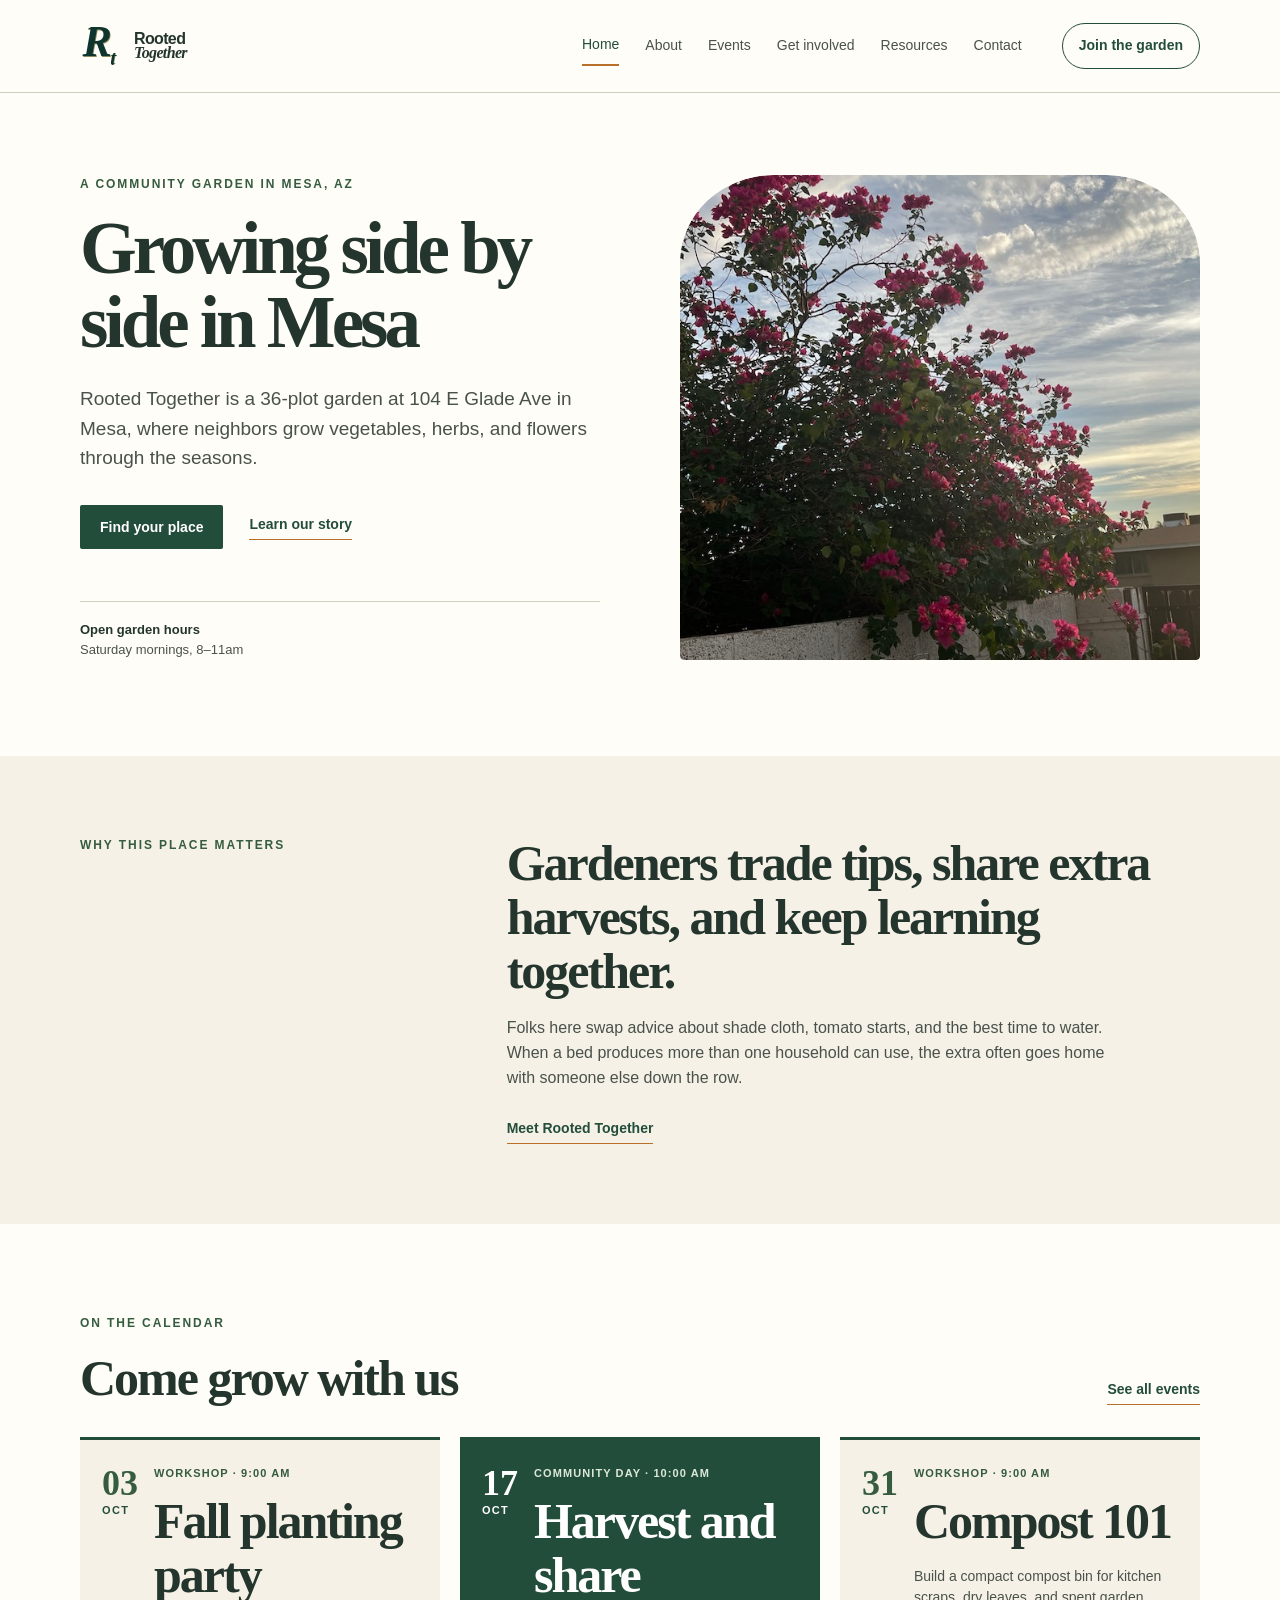
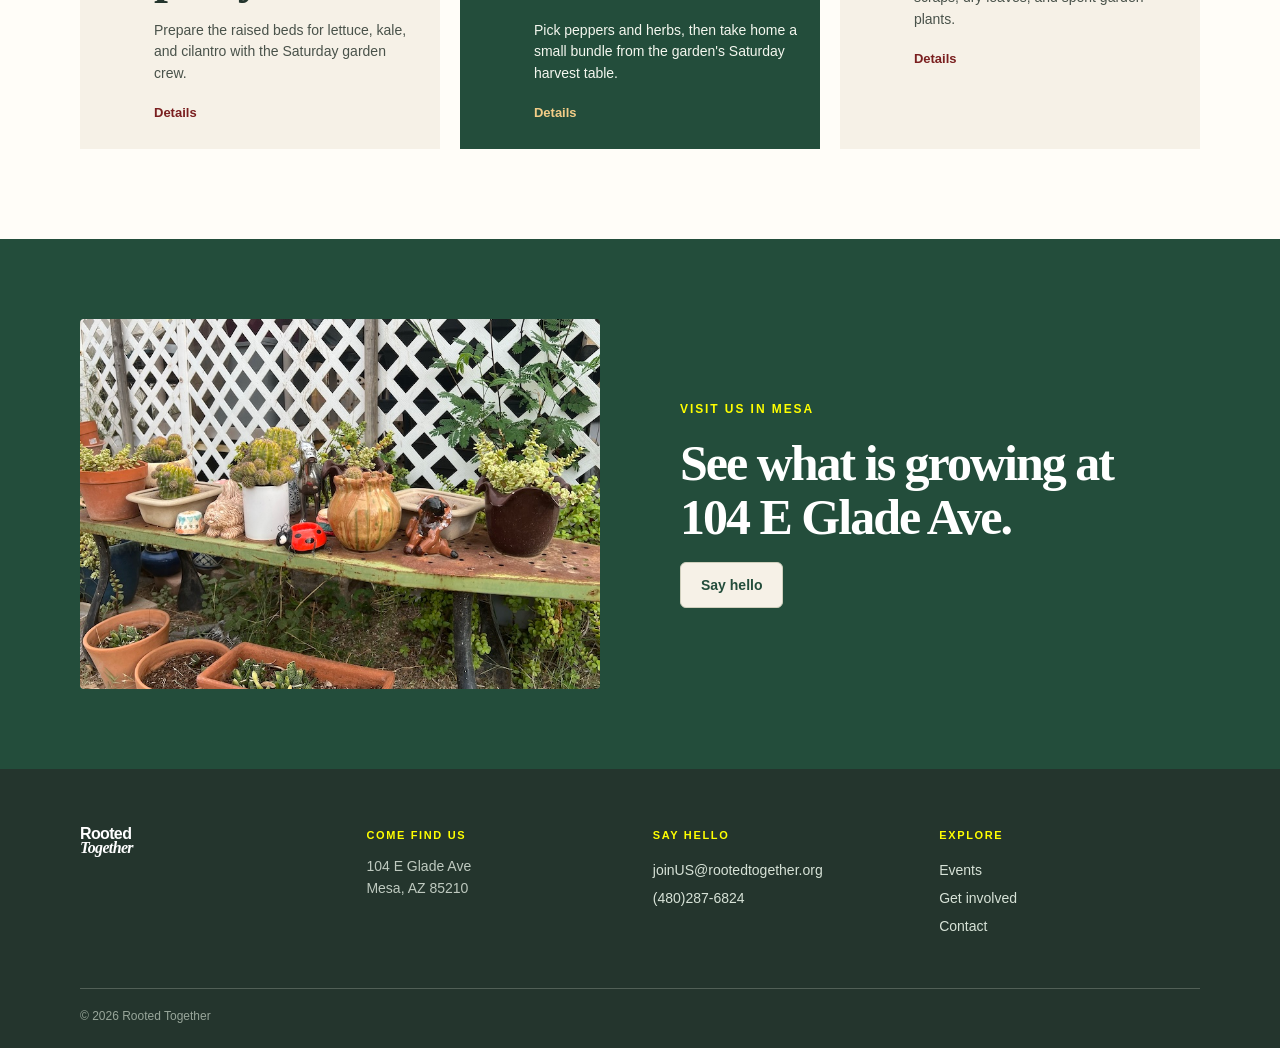
==== index.html @ f7cc03da "Add files via upload" ====
<!Doctype html>
<html lang="en">
  <head>
    <meta charset="utf-8">
    <meta name="viewport" content="width=device-width, initial-scale=1">
    <!--
    Asset Inventory

    Owner / Provenance
    - All photographs used on this site are original images taken by Nicole Angelo Morente (nicole@example.com) - © Nicole Angelo Morente 2026. No third-party images, stock photographs, audio, video, or embedded content are used.

    Images
    - Images/logo.svg — logo photo by Nicole Angelo Morente — used in header and footer — All rights reserved.
    - Images/Hero.jpg / Images/Hero-1200.jpg / Images/Hero-800.jpg / Images/Hero-400.jpg — hero photo by Nicole Angelo Morente — used on homepage hero — All rights reserved. Derivatives created: Hero-1200.jpg, Hero-800.jpg, Hero-400.jpg.
    - Images/cactusPots.jpg — photo by Nicole Angelo Morente — used in photo-band — All rights reserved. Derivatives created: cactusPots-1200.jpg, cactusPots-800.jpg, cactusPots-400.jpg.
    - Images/birdHouse.jpg — photo by Nicole Angelo Morente — used on About page — All rights reserved. Derivatives created: birdHouse-1200.jpg, birdHouse-800.jpg, birdHouse-400.jpg.

    Fonts
    - Site uses a system font stack only, no webfonts. See `css/styles.css` for the declared font stack. No additional licensing required.

    SVG / Media / Embeds
    - Images/Logo.svg — external SVG logo used in the header (served as a standalone SVG image file).
    - Accessibility: the logo is presented with `alt="rooted together logo"` and the source SVG includes a `<title>` and `<desc>` to assist screen readers. I created it from Illustrator to be minimal and fast-loading.

    Notes
    - Image derivatives for responsive delivery: 1200px, 800px, 400px widths.
    - All images are owned by Nicole Angelo Morente and may not be reused without permission.

    Art direction
    - Single-composition images are used across the site; the same frame and composition works across responsive breakpoints. If a different crop is needed for narrow viewports, provide an art-directed crop and we will swap the markup to a `<picture>` element referencing the alternate crop for that viewport.
    -->
    <title>Rooted Together | Community Garden Group</title>
    <link rel="stylesheet" href="css/styles.css">
    <meta name="description" content="Community garden in Mesa—events, volunteering, and tips for growing in our climate.">
    <link rel="canonical" href="https://rootedtogether.org/">
    <!-- Open Graph / Facebook -->
    <meta property="og:site_name" content="Rooted Together">
    <meta property="og:title" content="Rooted Together | Community Garden Group">
    <meta property="og:description" content="Community garden in Mesa—events, volunteering, and tips for growing in our climate.">
    <meta property="og:url" content="https://rootedtogether.org/">
    <meta property="og:type" content="website">
    <meta property="og:image" content="https://rootedtogether.org/Images/Hero-800.jpg">
    <meta property="og:image:width" content="1200">
    <meta property="og:image:height" content="800">
    <script type="application/ld+json">
    [{
      "@context": "https://schema.org",
      "@type": "WebSite",
      "url": "https://rootedtogether.org/",
      "name": "Rooted Together",
      "publisher": {
        "@type": "Organization",
        "name": "Rooted Together",
        "logo": {
          "@type": "ImageObject",
          "url": "https://rootedtogether.org/Images/Logo.svg"
        }
      }
    }, {
      "@context": "https://schema.org",
      "@type": "Organization",
      "name": "Rooted Together",
      "url": "https://rootedtogether.org/",
      "logo": "https://rootedtogether.org/Images/Logo.svg",
      "contactPoint": [{
        "@type": "ContactPoint",
        "telephone": "+1-480-287-6824",
        "contactType": "customer service",
        "email": "joinUS@rootedtogether.org",
        "areaServed": "US",
        "availableLanguage": ["English"]
      }]
    }]
    </script>
  </head>
  <body>
    <header class="site-header">
      <div class="shell header-inner">
          <a class="brand" href="index.html" aria-label="Rooted Together home">
              <img class="brand-logo" src="Images/Logo.svg" alt="rooted together logo" width="44" height="44" loading="eager" decoding="async" fetchpriority="high">
            <span>Rooted<br><em>Together</em></span>
          </a>
        <details class="mobile-menu">
          <summary aria-label="Open navigation">Menu</summary>
          <nav aria-label="Mobile navigation">
            <a class="active" href="index.html">Home</a
            ><a href="about.html">About</a><a href="events.html">Events</a
            ><a href="get-involved.html">Get involved</a
            ><a href="resources.html">Resources</a
            ><a href="contact.html">Contact</a>
          </nav>
        </details>
        <nav class="desktop-nav" aria-label="Primary navigation">
          <a class="active" href="index.html" aria-current="page">Home</a
          ><a href="about.html">About</a><a href="events.html">Events</a
          ><a href="get-involved.html">Get involved</a
          ><a href="resources.html">Resources</a
          ><a href="contact.html">Contact</a>
        </nav>
        <a class="header-cta" href="get-involved.html">Join the garden</a>
      </div>
    </header>

    <main id="main-content">
      <section class="hero shell">
        <div class="hero-copy">
          <p class="eyebrow">A community garden in Mesa, AZ</p>
          <h1>Growing side by side in Mesa</h1>
          <p class="lede">
            Rooted Together is a 36-plot garden at 104 E Glade Ave in Mesa, where
            neighbors grow vegetables, herbs, and flowers through the seasons.
          </p>
          <div class="button-row">
            <a class="button button-primary" href="get-involved.html"
              >Find your place</a
            ><a class="text-link" href="about.html"
              >Learn our story</a
            >
          </div>
          <div class="hero-note">
            <span
              ><strong>Open garden hours</strong><br>Saturday mornings,
              8–11am</span
            >
          </div>
        </div>
        <div class="hero-image image-frame">
          <img
            src="Images/Hero-800.jpg"
            srcset="Images/Hero-400.jpg 400w, Images/Hero-800.jpg 800w"
            sizes="(min-width: 60rem) 50vw, 100vw"
            width="800"
            height="533"
            alt="Community volunteers planting native shrubs along a riverbank."
            class="hero-image"
            loading="eager"
            decoding="async"
            fetchpriority="high"
          >
        </div>
      </section>

      <section class="intro-band">
        <div class="shell intro-grid">
            <p class="eyebrow">Why this place matters</p>
          <div>
            <h2>Gardeners trade tips, share extra harvests, and keep learning together.</h2>
            <p>
              Folks here swap advice about shade cloth, tomato starts, and the
              best time to water. When a bed produces more than one household can
              use, the extra often goes home with someone else down the row.
            </p>
            <a class="text-link" href="about.html"
              >Meet Rooted Together</a
            >
          </div>
        </div>
      </section>

      <section class="section shell">
        <div class="section-heading">
          <div>
            <p class="eyebrow">On the calendar</p>
            <h2>Come grow with us</h2>
          </div>
          <a class="text-link" href="events.html"
            >See all events</a
          >
        </div>
        <div class="event-grid">
          <div class="event-card-container">
            <article class="event-card">
              <div class="event-date"><strong>03</strong><span class="month-forest">OCT</span></div>
              <div>
                <p class="card-label">Workshop · <time datetime="2026-10-03T09:00:00-07:00">9:00 AM</time></p>
                <h2>Fall planting party</h2>
                <p>
                  Prepare the raised beds for lettuce, kale, and cilantro with
                  the Saturday garden crew.
                </p>
                <a class="detail maroon-detail" href="events.html">Details</a>
              </div>
            </article>
          </div>
          <div class="event-card-container">
            <article class="event-card featured-event">
              <div class="event-date"><strong>17</strong><span>OCT</span></div>
              <div>
                <p class="card-label">Community day · <time datetime="2026-10-17T10:00:00-07:00">10:00 AM</time></p>
                <h2>Harvest and share</h2>
                <p>
                  Pick peppers and herbs, then take home a small bundle from the
                  garden's Saturday harvest table.
                </p>
                <a href="events.html">Details</a>
              </div>
            </article>
          </div>
          <div class="event-card-container">
            <article class="event-card">
              <div class="event-date"><strong>31</strong><span class="month-forest">OCT</span></div>
              <div>
                <p class="card-label">Workshop · <time datetime="2026-10-31T09:00:00-07:00">9:00 AM</time></p>
                <h2>Compost 101</h2>
                <p>
                  Build a compact compost bin for kitchen scraps, dry leaves, and
                  spent garden plants.
                </p>
                <a class="detail maroon-detail" href="events.html">Details</a>
              </div>
            </article>
          </div>
        </div>
      </section>

      <section class="photo-band">
        <div class="shell photo-grid">
          <img
            src="Images/cactusPots-800.jpg"
            srcset="Images/cactusPots-400.jpg 400w, Images/cactusPots-800.jpg 800w"
            sizes="(min-width: 60rem) 50vw, 100vw"
            width="800"
            height="533"
            alt="Potted succulents and cactus on a wooden table"
            loading="lazy"
            decoding="async"
          >
          <div>
            <p class="eyebrow">Visit us in Mesa</p>
            <h2>See what is growing at 104 E Glade Ave.</h2>
            <a class="button button-light" href="contact.html">Say hello</a>
          </div>
        </div>
      </section>
    </main>

    <footer class="site-footer">
      <div class="shell footer-grid">
        <a class="brand footer-brand" href="index.html"
          ><span
            >Rooted<br><em>Together</em></span></a
        >
        <div>
          <p class="footer-title">Come find us</p>
          <p>104 E Glade Ave<br>Mesa, AZ 85210</p>
        </div>
        <div>
          <p class="footer-title">Say hello</p>
          <a href="mailto:joinUS@rootedtogether.org">joinUS@rootedtogether.org</a
          ><br><a href="tel:+14802876824">(480)287-6824</a>
        </div>
        <div>
          <p class="footer-title">Explore</p>
          <a href="events.html">Events</a><br><a href="get-involved.html"
            >Get involved</a
          ><br><a href="contact.html">Contact</a>
        </div>
      </div>
      <div class="shell footer-bottom">
        <span>© 2026 Rooted Together</span>
      </div>
    </footer>
  </body>
</html>
---- css/styles.css ----
@layer reset, base, components, utilities;

@layer reset {
  * {
    box-sizing: border-box;
  }

  html {
    scroll-behavior: smooth;
    overflow-x: hidden;
  }
}

@layer base {
  :root {
    --ink: #24352d;
    --forest: #234d3b;
    --leaf: #355c3e;
    --sun: #b86f2a;
    --cream: #f6f1e7;
    --paper: #fffdf8;
    --line: #cfcfbd;
    --muted: #49524a;
    --detail-on-dark: #f3cd87;
    --detail-on-light: #24352d;
    --maroon: #7a1f1f;
    --sun-light: #ffd700;
    --visit-us-red: #ff2400;
    --serif: "Georgia", "Times New Roman", serif;
    --sans: Roboto, "Helvetica Neue", Arial, system-ui, sans-serif;
    --measure: 65ch;
    --type-scale-1: 2.375rem;
    --type-scale-2: 1.5rem;
    --type-base: 1rem;
    --lh-body: 1.55;
    --shell-max: 70rem;
    --space-1: clamp(1rem, 0.9rem + 0.4vw, 1.25rem);
    --space-2: clamp(1.5rem, 1.15rem + 0.8vw, 2.25rem);
  }

  body {
    margin: 0;
    background: var(--paper);
    color: var(--ink);
    font-family: var(--sans);
    font-size: var(--type-base);
    line-height: var(--lh-body);
    -webkit-font-smoothing: antialiased;
    text-rendering: optimizeLegibility;
  }

  img {
    display: block;
    max-width: 100%;
    height: auto;
  }

  img[width][height] {
    aspect-ratio: auto;
    height: auto;
    display: block;
  }

  .image-frame {
    aspect-ratio: 3 / 2;
    min-height: clamp(9rem, 18vh, 20rem);
    overflow: hidden;
  }

  a {
    color: inherit;
    text-decoration: none;
  }

  a:focus-visible,
  button:focus-visible,
  input:focus-visible,
  select:focus-visible,
  textarea:focus-visible,
  summary:focus-visible {
    outline: 3px solid var(--sun);
    outline-offset: 4px;
  }


  .shell {
    width: min(var(--shell-max), calc(100% - 2rem));
    margin-inline: auto;
  }

  .section,
  .intro-band,
  .photo-band,
  .values-section,
  .ways-section,
  .resource-section,
  .tip-banner,
  .page-hero {
    padding-block: clamp(3.5rem, 2rem + 2vw, 5.5rem);
  }
}

@layer components {
  .site-header {
    border-bottom: 1px solid var(--line);
    background: rgba(255, 253, 248, 0.94);
    position: relative;
    z-index: 2;
  }

  .header-inner {
    height: 92px;
    display: flex;
    align-items: center;
    gap: 40px;
  }

  .brand {
    display: flex;
    align-items: center;
    gap: 10px;
    font-weight: 700;
    line-height: 0.9;
    letter-spacing: -0.04em;
  }

  .brand-logo {
    width: 44px;
    height: 44px;
    border-radius: 50%;
    object-fit: cover;
  }

  .brand em {
    font-family: var(--serif);
    font-style: italic;
    font-weight: 600;
  }

  .desktop-nav {
    display: flex;
    align-items: center;
    gap: 26px;
    margin-left: auto;
    font-size: 14px;
    font-weight: 500;
  }

  .desktop-nav a,
  .mobile-menu a {
    padding: 8px 0;
    color: var(--muted);
  }

  .desktop-nav a:hover,
  .desktop-nav a.active,
  .mobile-menu a:hover,
  .mobile-menu a.active {
    color: var(--forest);
    border-bottom: 2px solid var(--sun);
  }

  .header-cta {
    font-size: 14px;
    font-weight: 700;
    color: var(--forest);
    border: 1px solid var(--forest);
    padding: 11px 16px;
    border-radius: 30px;
  }

  .header-cta span,
  .button span,
  .text-link span {
    margin-left: 7px;
  }

  .header-cta:hover {
    background: var(--forest);
    color: #fff;
  }

  .mobile-menu {
    display: none;
    margin-left: auto;
  }

  .mobile-menu summary {
    list-style: none;
    cursor: pointer;
    font-weight: 700;
    color: var(--forest);
  }

  .mobile-menu nav {
    position: absolute;
    right: 24px;
    top: 76px;
    background: var(--paper);
    border: 1px solid var(--line);
    padding: 12px 22px;
    display: grid;
    box-shadow: 0 12px 30px #24352d1a;
  }

  .hero {
    display: grid;
    grid-template-columns: 1fr 1fr;
    gap: 80px;
    align-items: center;
    padding-block: 82px 96px;
  }

  .eyebrow {
    color: var(--leaf);
    font-size: 12px;
    text-transform: uppercase;
    letter-spacing: 0.16em;
    font-weight: 700;
    margin: 0 0 18px;
  }

  .hero h1,
  .page-hero h1 {
    font-family: var(--serif);
    font-size: clamp(44px, 5.7vw, 76px);
    line-height: 1.02;
    letter-spacing: -0.055em;
    margin: 0 0 24px;
  }

  .hero h1 em,
  .page-hero h1 em {
    color: var(--leaf);
    font-style: italic;
  }

  .lede {
    font-size: 19px;
    color: var(--muted);
    max-width: 520px;
    margin: 0;
  }

  .button-row {
    display: flex;
    align-items: center;
    gap: 26px;
    margin-top: 32px;
  }

  .button {
    display: inline-flex;
    align-items: center;
    border: 0;
    cursor: pointer;
    font: 700 14px var(--sans);
    padding: 14px 20px;
  }

  .button-primary {
    background: var(--forest);
    color: #fff;
    border-radius: 2px;
  }

  .button-primary:hover {
    background: var(--leaf);
  }

  .button-light {
    background: var(--cream);
    color: var(--forest);
    border: 1px solid var(--line);
    border-radius: 6px;
    transition: background 0.15s ease, color 0.15s ease, transform 0.08s ease, box-shadow 0.15s ease;
  }

  .button-light:hover,
  .button-light:focus-visible {
    background: var(--forest);
    color: #fff;
    transform: translateY(-2px);
    box-shadow: 0 8px 20px rgba(35,77,59,0.12);
  }

  .text-link {
    display: inline-block;
    color: var(--forest);
    font-weight: 700;
    font-size: 14px;
    border-bottom: 1px solid var(--sun);
    padding-bottom: 3px;
  }

  .text-link:hover {
    color: var(--leaf);
  }

  .hero-note {
    border-top: 1px solid var(--line);
    display: flex;
    gap: 12px;
    margin-top: 52px;
    padding-top: 18px;
    color: var(--muted);
    font-size: 13px;
  }

  .hero-note strong {
    color: var(--ink);
  }

  .image-frame {
    overflow: hidden;
  }

  .image-frame img {
    width: 100%;
    height: 100%;
    object-fit: cover;
  }

  .image-frame {
    aspect-ratio: 3 / 2;
    min-height: 220px;
    overflow: hidden;
  }

  .image-frame img {
    width: 100%;
    height: 100%;
    object-fit: cover;
    display: block;
  }

  .hero .image-frame {
    aspect-ratio: 3 / 2;
    min-height: clamp(12rem, 28vh, 28rem);
  }

  .hero-image {
    width: 100%;
    height: 100%;
    border-radius: 18% 18% 4px 4px;
    display: block;
  }

  .about-hero {
    width: 100%;
    height: 100%;
    object-fit: cover;
    display: block;
    border-radius: 6px;
  }

  .photo-grid img,
  .photo-band img,
  .prose img,
  .event-card img {
    width: 100%;
    height: auto;
    object-fit: cover;
    display: block;
    max-width: 100%;
  }

  @media (max-width: 60rem) {
    .hero {
      grid-template-columns: 1fr;
      gap: 40px;
    }

    .hero .image-frame {
      min-height: clamp(10rem, 30vh, 22rem);
    }
  }

  .intro-band {
    background: var(--cream);
    padding: 80px 0;
  }

  .intro-grid {
    display: grid;
    grid-template-columns: 1fr 2fr;
    gap: 80px;
  }

  .intro-grid h2,
  .section h2,
  .photo-band h2,
  .split-section h2,
  .values-section h2,
  .quote-section blockquote,
  .contact-details h2 {
    font-family: var(--serif);
    font-size: clamp(32px, 4vw, 50px);
    line-height: 1.08;
    letter-spacing: -0.04em;
    margin: 0 0 18px;
  }

  .intro-grid p:not(.eyebrow),
  .prose p {
    color: var(--muted);
    max-width: 620px;
  }

  .intro-grid .text-link {
    margin-top: 12px;
  }

  .section {
    padding-block: 90px;
  }

  .section-heading {
    display: flex;
    justify-content: space-between;
    align-items: end;
    margin-bottom: 32px;
  }

  .section-heading h2 {
    margin: 0;
  }

  .event-grid {
    display: grid;
    grid-template-columns: repeat(auto-fit, minmax(min(100%, 18rem), 1fr));
    gap: clamp(1rem, 0.6rem + 0.8vw, 1.5rem);
  }
}

.event-grid > .event-card-container {
  display: flex;
  align-items: stretch;
}

.event-card {
  width: 100%;
  border-top: 3px solid var(--forest);
  padding: 25px 22px 26px;
  background: var(--cream);
  display: flex;
  flex-direction: column;
  gap: 16px;
  min-height: 0;
  flex: 1 1 0%;
  height: 100%;
}

@media (min-width: 24rem) {
  .event-card {
    flex-direction: row;
    align-items: flex-start;
  }

  .event-card > div:last-child {
    flex: 1 1 0%;
    min-width: 0;
    display: flex;
    flex-direction: column;
    justify-content: space-between;
  }
}

.featured-event {
  background: var(--forest);
  color: #fff;
}

.featured-event .card-label,
.featured-event p {
  color: #dce7d7;
}

.event-date {
  color: var(--leaf);
  line-height: 1;
}

.event-date strong {
  font-family: var(--serif);
  font-size: 36px;
  display: block;
}

.featured-event .event-date strong {
  color: #fff;
}

.event-date span {
  font-size: 11px;
  font-weight: 700;
  letter-spacing: 0.12em;
}

.event-card .event-date span,
.event-card .large-date span {
  color: #fff;
}

.month-forest {
  color: var(--forest) !important;
}

.card-label {
  font-size: 11px;
  text-transform: uppercase;
  letter-spacing: 0.1em;
  color: var(--leaf);
  font-weight: 700;
  margin: 0 0 12px;
}

.event-card h3 {
  font-family: var(--serif);
  font-size: 24px;
  line-height: 1.1;
  margin: 0 0 10px;
}

.event-card p:not(.card-label) {
  color: var(--muted);
  font-size: 14px;
  margin: 0 0 18px;
}

.featured-event p:not(.card-label) {
  color: #f4f7ef;
}

.event-card a {
  font-size: 13px;
  font-weight: 700;
  color: var(--detail-on-light);
}

.featured-event a {
  color: var(--detail-on-dark);
}

.event-card .detail.maroon-detail {
  color: var(--maroon);
}

.footer-title {
  color: var(--sun-light);
}

.photo-band .eyebrow {
  color: yellow;
}

.photo-band {
  background: var(--forest);
  color: #fff;
  padding: 80px 0;
}

.photo-grid {
  display: grid;
  grid-template-columns: 1fr 1fr;
  gap: 80px;
  align-items: center;
}

.photo-grid img {
  height: 370px;
  width: 100%;
  object-fit: cover;
  border-radius: 4px;
}

  .photo-band h2 {
    max-width: 500px;
  }

.page-hero {
  padding-block: 82px 74px;
  border-bottom: 1px solid var(--line);
}

  .page-hero .lede {
    max-width: 650px;
  }

.split-section {
  display: grid;
  grid-template-columns: 1fr 1fr;
  gap: 90px;
  padding-block: 90px;
}

.split-section .image-frame {
  aspect-ratio: 3 / 2;
  min-height: clamp(14rem, 36vh, 34rem);
  overflow: hidden;
}

  .prose {
    align-self: center;
  }

.values-section,
.ways-section {
  background: var(--cream);
  padding-block: 82px;
}

.values-grid {
  display: grid;
  grid-template-columns: repeat(auto-fit, minmax(min(100%, 16rem), 1fr));
  gap: clamp(1.5rem, 1rem + 1vw, 2.8rem);
  margin-top: 36px;
}

.value-number {
  font-size: 12px;
  color: var(--leaf);
  font-weight: 700;
  letter-spacing: 0.15em;
}

.values-grid h3,
.way-card h2 {
  font-family: var(--serif);
  font-size: 28px;
  margin: 18px 0 8px;
}

.values-grid p,
.way-card p {
  color: var(--muted);
  margin: 0;
}

  .events-list {
    padding-block: 20px 90px;
  }

.event-row {
  display: grid;
  grid-template-columns: 1fr;
  gap: 18px;
  padding: 42px 0;
  border-bottom: 1px solid var(--line);
  align-items: start;
}

  .large-date {
    display: flex;
    gap: 10px;
    align-items: center;
  }

  .large-date strong {
    font-size: 58px;
  }

  .large-date span {
    font-size: 12px;
    line-height: 1.4;
    letter-spacing: 0.12em;
  }

  .event-row h2 {
    font-family: var(--serif);
    font-size: 34px;
    margin: 0 0 10px;
  }

  .event-row-copy > p:not(.card-label):not(.location) {
    color: var(--muted);
    max-width: 650px;
  }

  .location {
    font-size: 13px;
    font-weight: 700;
    margin-top: 18px;
  }

.round-arrow {
  align-self: center;
  justify-self: start;
  display: inline-flex;
  align-items: center;
  justify-content: center;
  gap: 8px;
  padding: 12px 18px;
  border: 1px solid var(--forest);
  border-radius: 999px;
  color: var(--forest);
  background: rgba(255, 255, 255, 0.45);
  font-size: 13px;
  font-weight: 700;
  line-height: 1;
  box-shadow: 0 10px 24px rgba(35, 77, 59, 0.08);
  transition: transform 0.18s ease, background-color 0.18s ease, box-shadow 0.18s ease, color 0.18s ease;
}

  .round-arrow::after {
    content: "→";
    font-size: 1.1em;
    line-height: 1;
  }

  .round-arrow:hover {
    background: var(--forest);
    color: #fff;
    transform: translateY(-1px);
    box-shadow: 0 14px 28px rgba(35, 77, 59, 0.12);
  }

.ways-grid {
  display: grid;
  grid-template-columns: repeat(auto-fit, minmax(min(100%, 16rem), 1fr));
  gap: clamp(1rem, 0.6rem + 0.8vw, 1.5rem);
}

  .way-card {
    background: var(--paper);
    padding: 32px;
    min-height: 300px;
  }

  .way-icon {
    font-size: 28px;
    color: var(--sun);
  }

  .way-card .text-link {
    margin-top: 28px;
  }

  .quote-section {
    padding-block: 90px;
    text-align: center;
    max-width: 900px;
  }

  .quote-section blockquote {
    margin: 30px auto 16px;
  }

  .quote-credit {
    color: var(--muted);
  }

  .resource-section {
    padding-block: 20px 90px;
  }

.resource-grid {
  display: grid;
  grid-template-columns: repeat(auto-fit, minmax(min(100%, 16rem), 1fr));
  gap: clamp(1rem, 0.6rem + 0.8vw, 1.5rem);
}

  .resource-card {
    border: 1px solid var(--line);
    padding: 32px;
    min-height: 310px;
  }

  .accent-resource {
    background: #eaf1e4;
    color: var(--forest);
    border-color: #a5b99e;
  }

  .accent-resource .card-label,
  .accent-resource p {
    color: #dce7d7;
  }

  .resource-card h2 {
    font-family: var(--serif);
    font-size: 28px;
    line-height: 1.1;
    margin: 22px 0 12px;
  }

  .resource-card > p:not(.card-label) {
    color: var(--muted);
    min-height: 88px;
  }

.accent-resource .text-link {
  color: #f3cd87;
}

  .tip-banner {
    background: var(--detail-on-dark);
    padding: 60px 0;
  }

  .tip-banner h2 {
    font-family: var(--serif);
    font-size: clamp(30px, 4vw, 48px);
    max-width: 760px;
    line-height: 1.1;
    margin: 0 0 12px;
  }

  .contact-section {
    display: grid;
    grid-template-columns: 1fr 1fr;
    gap: 100px;
    padding-block: 40px 100px;
  }

.contact-details {
  padding-top: 15px;
}

.contact-details h2 {
  font-size: 32px;
}

.contact-details > p:not(.eyebrow) {
  color: var(--muted);
  margin: 22px 0;
}

.contact-details strong {
  color: var(--ink);
}

.contact-form {
  border-left: 1px solid var(--line);
  padding-left: 65px;
}

.form-row {
  margin-bottom: 22px;
}

  .form-row label {
    display: block;
    font-weight: 700;
    font-size: 14px;
    margin-bottom: 8px;
  }

  .form-row label span {
    color: #a25338;
  }

.form-row input,
.form-row select,
.form-row textarea {
  font: inherit;
  width: 100%;
  border: 1px solid var(--line);
  background: var(--paper);
  padding: 13px;
  border-radius: 0;
  color: var(--ink);
}

  .form-row textarea {
    resize: vertical;
  }

  .form-row input:focus,
  .form-row select:focus,
  .form-row textarea:focus {
    border-color: var(--forest);
    outline: 2px solid var(--sun);
    outline-offset: 2px;
  }

  .required-note {
    font-size: 12px;
    color: var(--muted);
    margin: 0 0 18px;
  }

  .site-footer {
    background: var(--ink);
    color: #eef3e9;
    padding: 58px 0 22px;
  }

.footer-grid {
  display: grid;
  grid-template-columns: repeat(auto-fit, minmax(min(100%, 12rem), 1fr));
  gap: clamp(1.25rem, 0.8rem + 1vw, 2rem);
}

.footer-brand {
  color: #fff;
  align-self: start;
}

  .footer-title {
    color: yellow;
    font-size: 11px;
    text-transform: uppercase;
    letter-spacing: 0.15em;
    font-weight: 700;
    margin: 0 0 12px;
  }

  .footer-grid p:not(.footer-title) {
    color: #bfcac0;
    font-size: 14px;
    margin: 0;
  }

  .footer-grid a:not(.brand) {
    color: #d7e2d7;
    font-size: 14px;
    line-height: 2;
  }

  .footer-grid a:not(.brand):hover {
    color: var(--sun);
  }

  .footer-bottom {
    border-top: 1px solid #526057;
    margin-top: 48px;
    padding-top: 18px;
    display: flex;
    justify-content: space-between;
    color: #98a69a;
    font-size: 12px;
  }

@layer utilities {
  @media (max-width: 64rem) {
    .header-inner {
      gap: 20px;
    }

    .hero,
    .photo-grid,
    .split-section,
    .contact-section {
      gap: clamp(2rem, 1rem + 2vw, 3rem);
    }


    .split-section {
      display: block;
    }
    .split-section .image-frame {
      width: 100%;
      height: auto;
      min-height: clamp(12rem, 30vh, 36vh);
      margin-bottom: clamp(1rem, 2vw, 1.5rem);
      overflow: hidden;
      order: -1;
    }
    .split-section .image-frame img {
      width: 100%;
      height: 100%;
      object-fit: cover;
      object-position: center center;
      display: block;
    }
    .split-section .prose {
      width: 100%;
      margin-top: 0;
      padding-inline: 0.75rem;
    }

    .event-row {
      grid-template-columns: 110px 1fr 44px;
      gap: 24px;
    }
  }

  @media (max-width: 52rem) {
    .desktop-nav,
    .header-cta {
      display: none;
    }
    .mobile-menu {
      display: block;
    }
    .hero {
      grid-template-columns: 1fr;
      gap: clamp(2rem, 1.4rem + 1vw, 3rem);
      padding-block: 60px 70px;
    }
    .hero-image {
      height: 400px;
      order: -1;
    }
    .intro-grid,
    .split-section,
    .photo-grid,
    .contact-section {
      grid-template-columns: 1fr;
      gap: clamp(1.5rem, 1rem + 1vw, 2.5rem);
    }
    .contact-section {
      display: block;
    }
    .contact-form {
      width: 100%;
      box-sizing: border-box;
      border-left: 0;
      border-top: 1px solid var(--line);
      padding: 40px 0 0;
    }
    .split-section {
      display: block;
    }
    .split-section .image-frame {
      width: 100%;
      height: auto;
      min-height: clamp(12rem, 30vh, 36vh);
      margin-bottom: 0;
      overflow: hidden;
      order: -1;
    }

    
    .split-section .image-frame img {
      width: 100%;
      height: 100%;
      object-fit: cover;
      object-position: center center;
      display: block;
    }

    .split-section .prose {
      width: 100%;
      margin-top: 0;
      order: 0;
      padding-inline: 0.75rem;
    }
    .split-section .prose h2 {
      font-size: clamp(1.6rem, 3.2vw, 2.1rem);
      line-height: 1.08;
    }

    .event-grid,
    .values-grid,
    .ways-grid,
    .resource-grid {
      grid-template-columns: repeat(2, minmax(0, 1fr));
    }

    .photo-grid img {
      height: 300px;
    }

    .contact-form {
      border-left: 0;
      border-top: 1px solid var(--line);
      padding: 40px 0 0;
    }

    .footer-grid {
      grid-template-columns: repeat(2, minmax(0, 1fr));
    }
  }

  @media (max-width: 36rem) {
    .header-inner {
      height: 76px;
    }

    .mobile-menu nav {
      right: 16px;
      top: 65px;
    }

    .hero h1,
    .page-hero h1 {
      font-size: clamp(2.6rem, 1.8rem + 2vw, 3rem);
    }

    .hero-image {
      height: 330px;
    }

    .button-row {
      align-items: flex-start;
      flex-direction: column;
      gap: 18px;
    }

    .intro-band,
    .section,
    .photo-band,
    .split-section,
    .values-section,
    .quote-section,
    .tip-banner {
      padding-block: 60px;
    }

    .intro-grid {
      gap: 20px;
    }

    .section-heading {
      align-items: flex-start;
      flex-direction: column;
      gap: 16px;
    }

    .event-grid,
    .values-grid,
    .ways-grid,
    .resource-grid,
    .footer-grid {
      grid-template-columns: 1fr;
    }

    .event-card {
      min-height: auto;
    }

    .page-hero {
      padding-block: 58px 50px;
    }

    .event-row {
      grid-template-columns: 72px 1fr;
      gap: 18px;
      padding-block: 30px;
    }

    .event-row .round-arrow {
      grid-column: 2;
    }

    .large-date {
      display: block;
    }

    .large-date strong {
      font-size: 44px;
    }

    .event-row h2 {
      font-size: 28px;
    }


  .contact-section {
    display: block !important;
    padding-inline: 1rem;
    overflow-x: hidden;
  }
  .contact-section > * {
    max-width: 100%;
    width: 100%;
    box-sizing: border-box;
  }
  .contact-form {
    border-left: 0 !important;
    padding-left: 0 !important;
    padding-inline: 0;
  }

  
  @media (max-width: 425px) {
    .split-section {
      display: block !important;
      padding-inline: 0.5rem;
    }
    .split-section .image-frame {
      width: 100%;
      min-height: clamp(14rem, 40vh, 56vh);
      margin-bottom: 1rem;
      overflow: hidden;
      order: -1;
    }
    .split-section .image-frame img {
      width: 100%;
      height: 100%;
      object-fit: cover;
      object-position: center center;
      display: block;
    }
    .split-section .prose {
      width: 100%;
      padding-inline: 0.9rem;
      box-sizing: border-box;
    }
    .split-section .prose h2 {
      font-size: clamp(1.4rem, 5.4vw, 1.9rem);
      line-height: 1.06;
    }

  
    .hero,
    .photo-band,
    .photo-grid {
      display: block !important;
      padding-inline: 0.5rem;
    }


    .hero .image-frame {
      min-height: clamp(12rem, 36vh, 48vh);
      margin-bottom: 1rem;
      overflow: hidden;
    }
    .hero .image-frame img {
      width: 100%;
      height: 100%;
      object-fit: cover;
      object-position: center center;
      display: block;
    }


    .photo-grid img,
    .photo-band img {
      width: 100% !important;
      height: auto;
      max-height: 56vh;
      object-fit: cover;
      display: block;
      margin-bottom: 1rem;
    }
    .hero h1,
    .page-hero h1 {
      font-size: clamp(1.8rem, 6.2vw, 2.6rem);
      line-height: 1.04;
    }
    .hero {
      padding-block: clamp(3rem, 2.5rem, 4rem);
    }
  }

  }

  @media (prefers-reduced-motion: reduce) {
    html {
      scroll-behavior: auto;
    }

    *, *::before, *::after {
      animation: none !important;
      transition: none !important;
      scroll-behavior: auto !important;
    }
  }
}
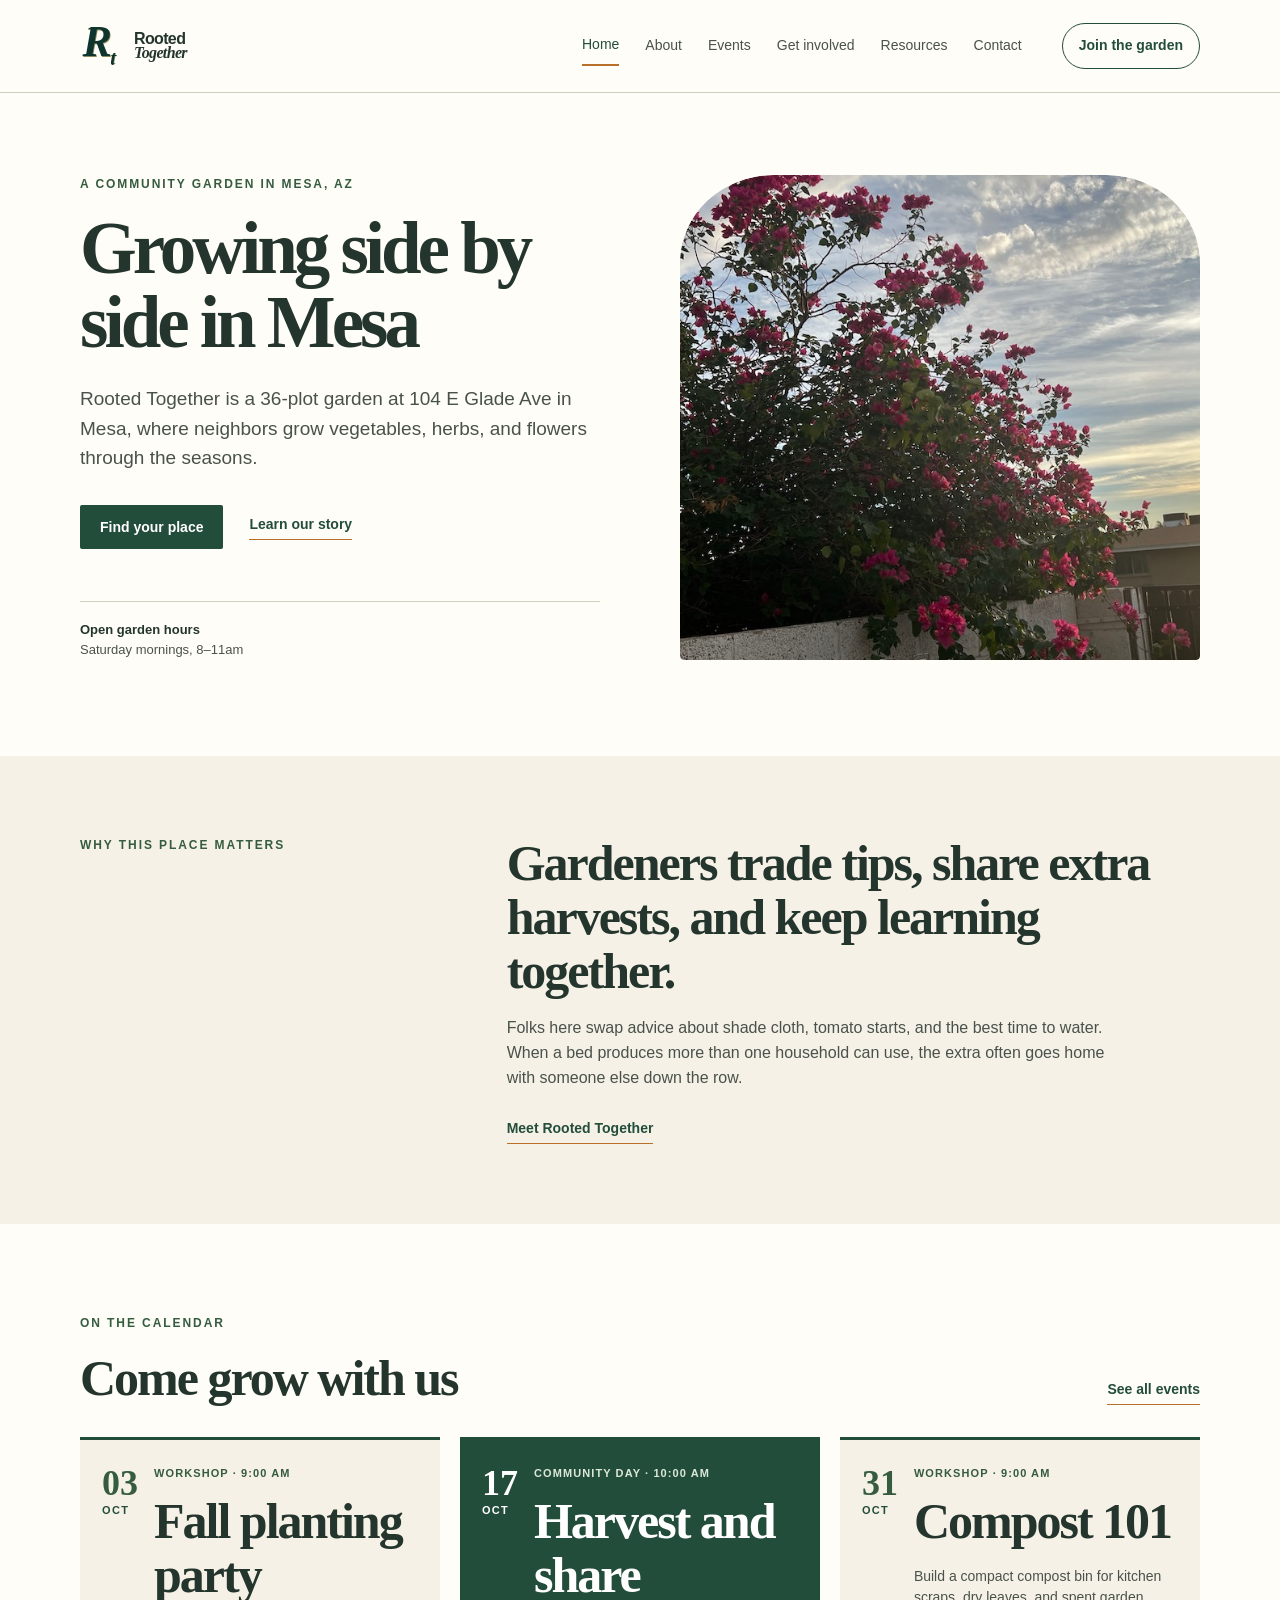
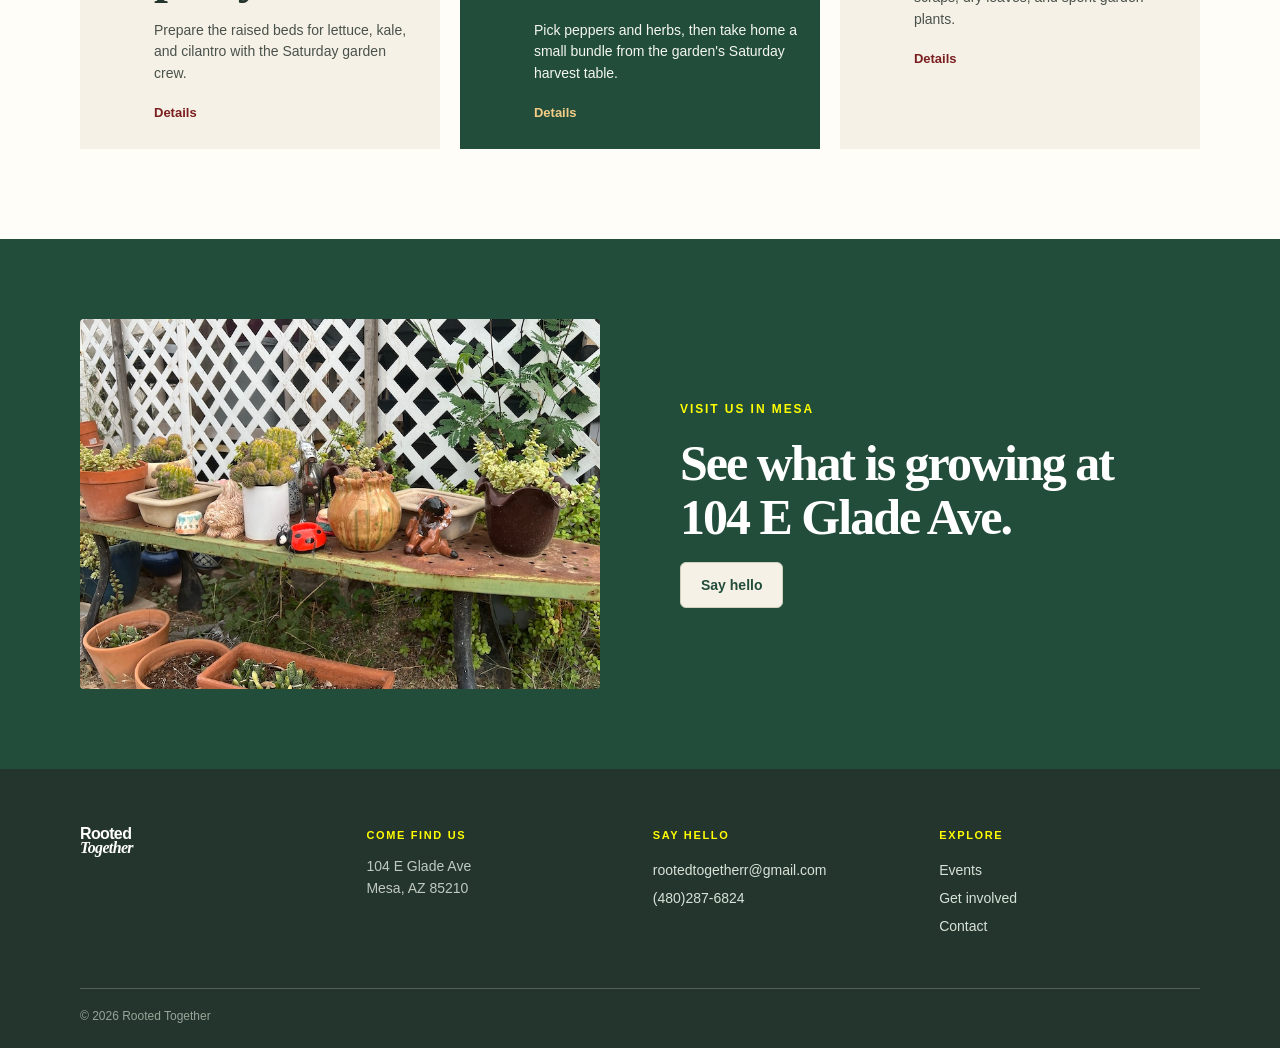
==== commit 13a6353c: "Add files via upload" ====
--- a/index.html
+++ b/index.html
@@ -66,7 +66,7 @@
         "@type": "ContactPoint",
         "telephone": "+1-480-287-6824",
         "contactType": "customer service",
-        "email": "joinUS@rootedtogether.org",
+        "email": "rootedtogetherr@gmail.com",
         "areaServed": "US",
         "availableLanguage": ["English"]
       }]
@@ -246,7 +246,7 @@
         </div>
         <div>
           <p class="footer-title">Say hello</p>
-          <a href="mailto:joinUS@rootedtogether.org">joinUS@rootedtogether.org</a
+          <a href="mailto:rootedtogetherr@gmail.com">rootedtogetherr@gmail.com</a
           ><br><a href="tel:+14802876824">(480)287-6824</a>
         </div>
         <div>
